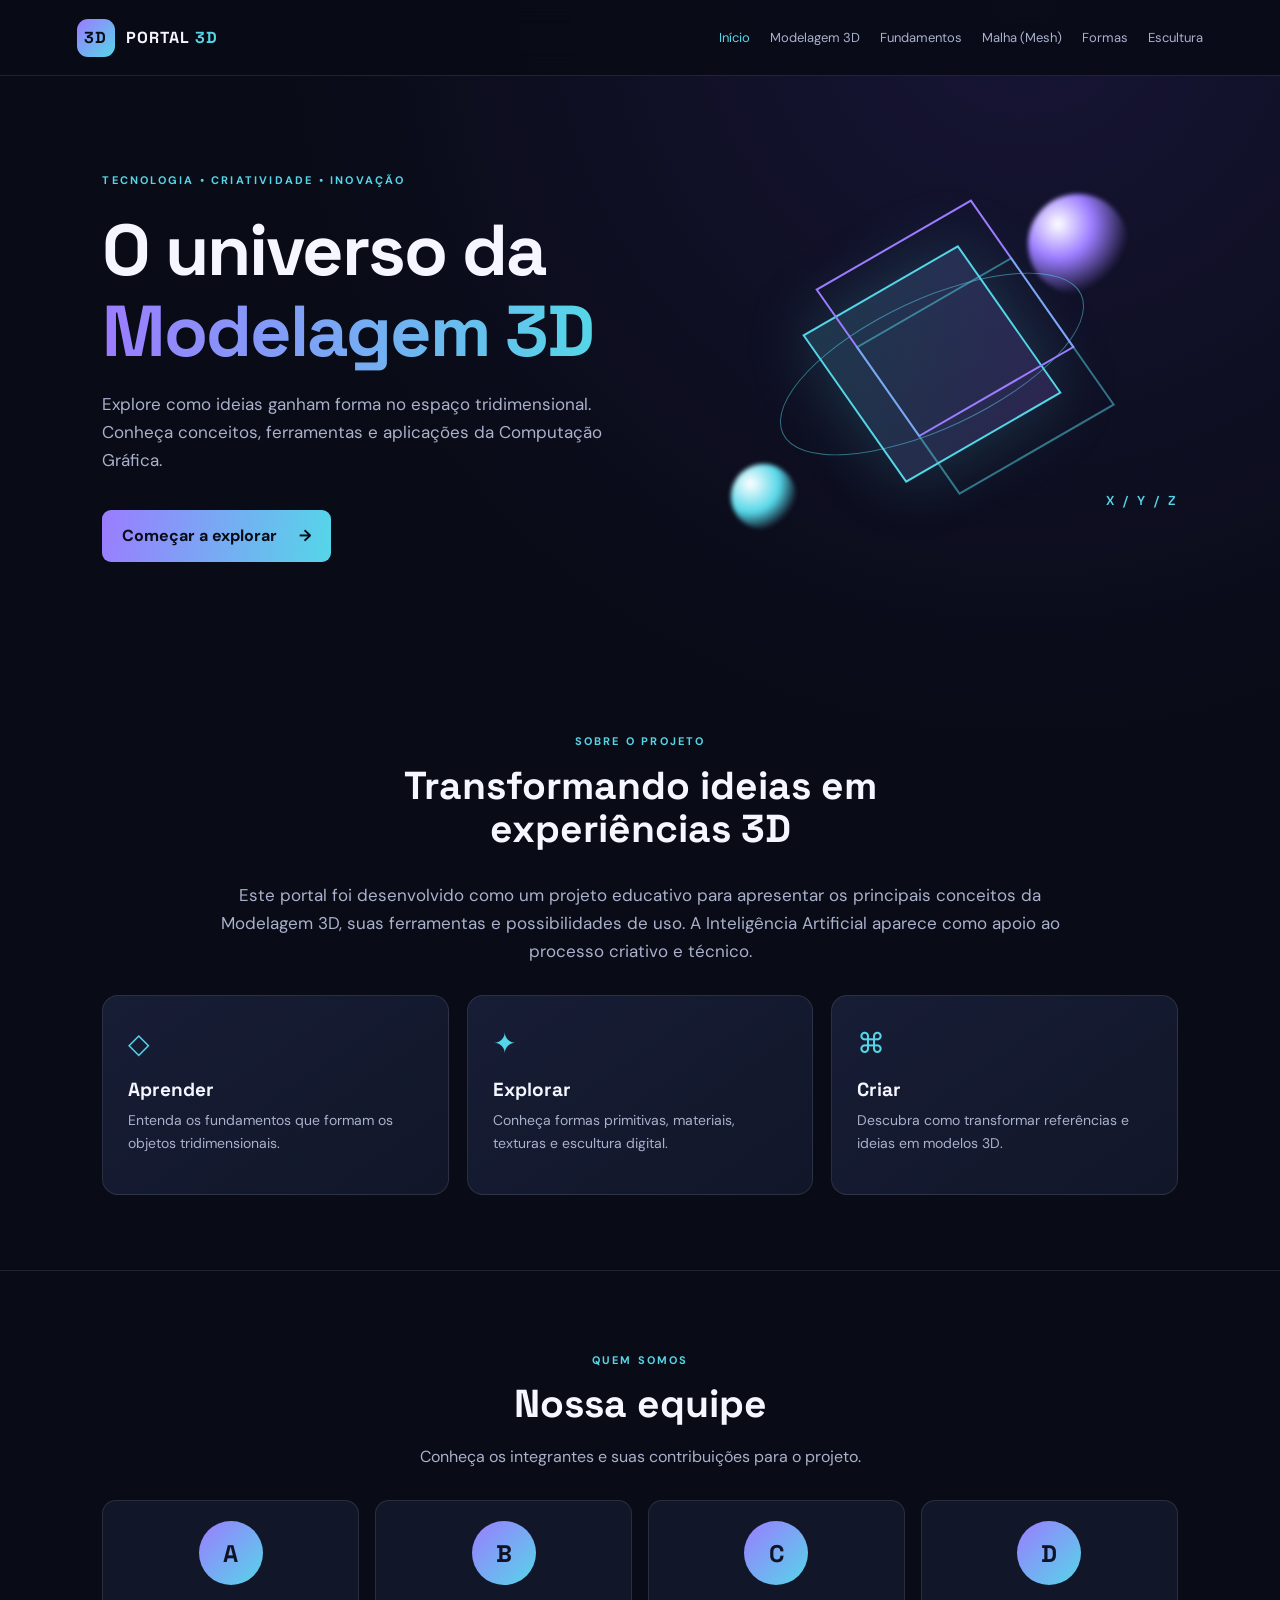
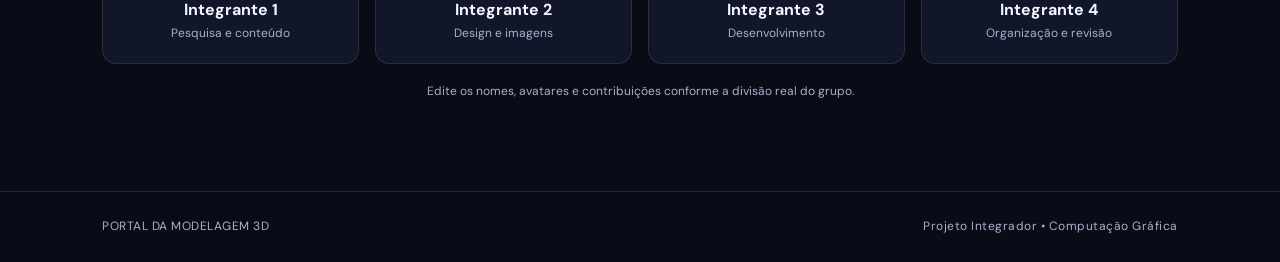
==== index.html @ 731f9aea "Add files via upload" ====
<!DOCTYPE html>
<html lang="pt-BR">
<head>
  <meta charset="UTF-8">
  <meta name="viewport" content="width=device-width, initial-scale=1.0">
  <meta name="description" content="Portal educativo sobre Modelagem 3D, Blender e Inteligência Artificial.">
  <title>Portal da Modelagem 3D | Início</title>
  <link rel="stylesheet" href="style.css">
  <script src="script.js" defer></script>
</head>
<body>
<header class="site-header">
  <a class="brand" href="index.html"><span class="brand-mark">3D</span><span>PORTAL<span class="brand-light"> 3D</span></span></a>
  <button class="menu-toggle" aria-label="Abrir menu" aria-expanded="false">☰</button>
  <nav class="main-nav">
    <a class="active" href="index.html">Início</a>
    <a href="modelagem3d.html">Modelagem 3D</a>
    <a href="fundamentos.html">Fundamentos</a>
    <a href="mesh.html">Malha (Mesh)</a>
    <a href="formas.html">Formas</a>
    <a href="escultura.html">Escultura</a>
  </nav>
</header>
<main>
  <section class="hero">
    <div class="hero-content">
      <span class="eyebrow">TECNOLOGIA • CRIATIVIDADE • INOVAÇÃO</span>
      <h1>O universo da <span>Modelagem 3D</span></h1>
      <p>Explore como ideias ganham forma no espaço tridimensional. Conheça conceitos, ferramentas e aplicações da Computação Gráfica.</p>
      <a class="btn" href="modelagem3d.html">Começar a explorar <span>→</span></a>
    </div>
    <div class="hero-art" aria-label="Ilustração abstrata de formas tridimensionais">
      <div class="orb orb-one"></div><div class="orb orb-two"></div>
      <div class="cube"><i></i></div><div class="ring"></div>
      <span class="floating-tag">X / Y / Z</span>
    </div>
  </section>
  <section class="section">
    <div class="section-heading"><span class="eyebrow">SOBRE O PROJETO</span><h2>Transformando ideias em experiências 3D</h2></div>
    <p class="intro">Este portal foi desenvolvido como um projeto educativo para apresentar os principais conceitos da Modelagem 3D, suas ferramentas e possibilidades de uso. A Inteligência Artificial aparece como apoio ao processo criativo e técnico.</p>
    <div class="cards">
      <article class="card"><div class="card-icon">◇</div><h3>Aprender</h3><p>Entenda os fundamentos que formam os objetos tridimensionais.</p></article>
      <article class="card"><div class="card-icon">✦</div><h3>Explorar</h3><p>Conheça formas primitivas, materiais, texturas e escultura digital.</p></article>
      <article class="card"><div class="card-icon">⌘</div><h3>Criar</h3><p>Descubra como transformar referências e ideias em modelos 3D.</p></article>
    </div>
  </section>
  <section class="section team-section">
    <div class="section-heading"><span class="eyebrow">QUEM SOMOS</span><h2>Nossa equipe</h2><p>Conheça os integrantes e suas contribuições para o projeto.</p></div>
    <div class="team-grid">
      <div class="team-member"><div class="avatar">A</div><strong>Integrante 1</strong><small>Pesquisa e conteúdo</small></div>
      <div class="team-member"><div class="avatar">B</div><strong>Integrante 2</strong><small>Design e imagens</small></div>
      <div class="team-member"><div class="avatar">C</div><strong>Integrante 3</strong><small>Desenvolvimento</small></div>
      <div class="team-member"><div class="avatar">D</div><strong>Integrante 4</strong><small>Organização e revisão</small></div>
    </div>
    <p class="note">Edite os nomes, avatares e contribuições conforme a divisão real do grupo.</p>
  </section>
</main>
<footer><span>PORTAL DA MODELAGEM 3D</span><span>Projeto Integrador • Computação Gráfica</span></footer>
</body></html>
---- style.css ----
@import url('https://fonts.googleapis.com/css2?family=DM+Sans:wght@400;500;600;700&family=Space+Grotesk:wght@400;500;600;700&display=swap');
:root{--bg:#090b16;--panel:#111629;--panel2:#171d35;--text:#f5f6ff;--muted:#aab1cc;--purple:#9b7cff;--cyan:#55d6e8;--line:rgba(255,255,255,.1)}
*{box-sizing:border-box}html{scroll-behavior:smooth}body{margin:0;background:radial-gradient(circle at 80% 0%,#171536 0,transparent 35%),var(--bg);color:var(--text);font-family:'DM Sans',sans-serif;line-height:1.65}a{color:inherit;text-decoration:none}.site-header{height:auto;min-height:76px;padding:16px 6%;display:flex;align-items:center;justify-content:space-between;border-bottom:1px solid var(--line);background:rgba(9,11,22,.86);backdrop-filter:blur(14px);position:sticky;top:0;z-index:10}.brand{display:flex;align-items:center;gap:11px;font:700 16px 'Space Grotesk',sans-serif;letter-spacing:1px}.brand-mark{display:grid;place-items:center;width:38px;height:38px;border-radius:11px;background:linear-gradient(135deg,var(--purple),var(--cyan));color:#090b16}.brand-light{color:var(--cyan)}.main-nav{display:flex;gap:20px;align-items:center}.main-nav a{font-size:13px;color:var(--muted);transition:.2s}.main-nav a:hover,.main-nav a.active{color:var(--cyan)}.menu-toggle{display:none;background:none;border:0;color:white;font-size:25px}.hero{min-height:570px;padding:90px 8%;display:grid;grid-template-columns:1.05fr .95fr;align-items:center;gap:40px;overflow:hidden}.eyebrow{font-size:11px;letter-spacing:2.2px;font-weight:700;color:var(--cyan)}h1,h2,h3{font-family:'Space Grotesk',sans-serif;line-height:1.12}h1{font-size:clamp(42px,6vw,72px);letter-spacing:-2px;margin:18px 0}h1 span{background:linear-gradient(90deg,var(--purple),var(--cyan));background-clip:text;color:transparent}h2{font-size:clamp(27px,4vw,39px);margin:10px 0 18px}h3{font-size:19px;margin:12px 0 8px}p{color:var(--muted);margin:0 0 14px}.hero-content>p{font-size:17px;max-width:560px}.btn{display:inline-flex;gap:22px;align-items:center;margin-top:22px;padding:13px 20px;border-radius:9px;background:linear-gradient(100deg,var(--purple),var(--cyan));color:#090b16;font-weight:700}.hero-art{height:390px;position:relative;display:grid;place-items:center}.cube{width:180px;height:180px;position:relative;transform:rotate(-30deg) skew(5deg);border:2px solid var(--cyan);background:linear-gradient(135deg,rgba(85,214,232,.2),rgba(155,124,255,.2));box-shadow:0 0 70px rgba(85,214,232,.22);z-index:2}.cube:before,.cube:after{content:"";position:absolute;border:2px solid var(--purple);width:100%;height:100%;left:35px;top:-35px}.cube:after{border-color:var(--cyan);left:35px;top:35px;opacity:.5}.orb{position:absolute;border-radius:50%;filter:blur(2px)}.orb-one{width:100px;height:100px;background:radial-gradient(circle at 30% 30%,#fff,var(--purple) 35%,transparent 72%);top:25px;right:50px}.orb-two{width:65px;height:65px;background:radial-gradient(circle at 30% 30%,#fff,var(--cyan) 45%,transparent 75%);bottom:30px;left:45px}.ring{position:absolute;width:330px;height:130px;border:1px solid rgba(85,214,232,.5);border-radius:50%;transform:rotate(-25deg)}.floating-tag{position:absolute;right:0;bottom:50px;color:var(--cyan);font:600 13px 'Space Grotesk';letter-spacing:3px}.section{padding:75px 8%;max-width:1400px;margin:auto}.section-heading{text-align:center;max-width:700px;margin:0 auto 30px}.intro{max-width:850px;margin:0 auto 30px;text-align:center;font-size:17px}.cards{display:grid;grid-template-columns:repeat(3,1fr);gap:18px}.card,.shape-card{background:linear-gradient(145deg,var(--panel2),var(--panel));border:1px solid var(--line);padding:25px;border-radius:16px}.card p,.shape-card p{font-size:14px}.card-icon{font-size:28px;color:var(--cyan)}.team-section{border-top:1px solid var(--line)}.team-grid{display:grid;grid-template-columns:repeat(4,1fr);gap:16px}.team-member{text-align:center;padding:20px;background:var(--panel);border:1px solid var(--line);border-radius:14px}.avatar{width:64px;height:64px;margin:0 auto 12px;border-radius:50%;display:grid;place-items:center;background:linear-gradient(135deg,var(--purple),var(--cyan));color:#101326;font:700 24px 'Space Grotesk'}.team-member strong,.team-member small{display:block}.team-member small,.note{color:var(--muted);font-size:12px}.note{text-align:center;margin-top:18px}.page-hero{padding:85px 8% 65px;text-align:center;background:radial-gradient(ellipse at center,rgba(155,124,255,.14),transparent 65%)}.page-hero h1{font-size:clamp(38px,5vw,62px)}.page-hero p{max-width:700px;margin:auto;font-size:17px}.split{display:grid;grid-template-columns:1fr 1fr;gap:50px;align-items:center}.visual-panel{min-height:310px;border:1px solid var(--line);border-radius:20px;background:radial-gradient(circle at 50% 40%,rgba(155,124,255,.2),transparent 60%),var(--panel);display:grid;place-items:center;position:relative;overflow:hidden}.visual-caption{position:absolute;bottom:22px;color:var(--cyan);font-size:10px;letter-spacing:2px}.wire-sphere{width:190px;height:190px;border:2px solid var(--cyan);border-radius:50%;background:repeating-linear-gradient(0deg,transparent 0 17px,rgba(85,214,232,.4) 18px 19px),repeating-linear-gradient(90deg,transparent 0 17px,rgba(155,124,255,.4) 18px 19px);box-shadow:0 0 55px rgba(85,214,232,.2)}.callout{margin:40px 8% 80px;padding:45px;text-align:center;border:1px solid rgba(155,124,255,.35);border-radius:20px;background:linear-gradient(120deg,rgba(155,124,255,.14),rgba(85,214,232,.08))}.callout p{max-width:650px;margin:auto}.definition{padding:14px 0;border-bottom:1px solid var(--line)}.definition b{color:var(--cyan)}.mesh-cube{width:180px;height:180px;border:2px solid var(--cyan);transform:rotate(30deg) skew(-8deg);position:relative;box-shadow:0 0 45px rgba(85,214,232,.18)}.mesh-cube:before{content:"";position:absolute;inset:25px;border:1px solid var(--purple)}.mesh-cube span{position:absolute;font-size:11px;color:var(--cyan);transform:rotate(-30deg) skew(8deg)}.mesh-cube span:nth-child(1){top:-35px;left:-20px}.mesh-cube span:nth-child(2){right:-65px;top:50%}.mesh-cube span:nth-child(3){bottom:-35px;left:50%}.stat-grid{display:grid;grid-template-columns:repeat(3,1fr);gap:16px;max-width:700px;margin:30px auto}.stat{padding:25px;text-align:center;border-radius:15px;background:var(--panel);border:1px solid var(--line)}.stat strong{display:block;font:700 48px 'Space Grotesk';color:var(--cyan)}.stat span{color:var(--muted)}.shape-grid{display:grid;grid-template-columns:repeat(3,1fr);gap:18px}.shape-icon{font-size:38px;color:var(--cyan)}.feature-list{color:var(--muted);padding-left:20px}.feature-list li{margin:10px 0}.sculpt-orb{width:190px;height:190px;border-radius:48% 52% 60% 40%;background:radial-gradient(circle at 30% 25%,#e7dcff,#9877e8 35%,#43306e 75%);box-shadow:inset -20px -25px 35px #17122e,0 0 50px rgba(155,124,255,.25)}footer{padding:25px 8%;border-top:1px solid var(--line);display:flex;justify-content:space-between;gap:15px;color:var(--muted);font-size:12px;letter-spacing:.5px}footer a{color:var(--cyan)}
@media(max-width:900px){.main-nav{gap:10px}.main-nav a{font-size:11px}.hero{padding-top:60px}.team-grid{grid-template-columns:repeat(2,1fr)}}@media(max-width:700px){.site-header{flex-wrap:wrap}.menu-toggle{display:block}.main-nav{display:none;width:100%;flex-direction:column;align-items:flex-start;padding:15px 0}.main-nav.open{display:flex}.hero{grid-template-columns:1fr;padding:65px 7%}.hero-art{height:270px}.section{padding:55px 7%}.cards,.shape-grid{grid-template-columns:1fr}.split{grid-template-columns:1fr;gap:25px}.page-hero{padding:60px 7%}.team-grid{grid-template-columns:repeat(2,1fr)}footer{flex-direction:column}.callout{margin:25px 6% 55px;padding:30px 20px}}
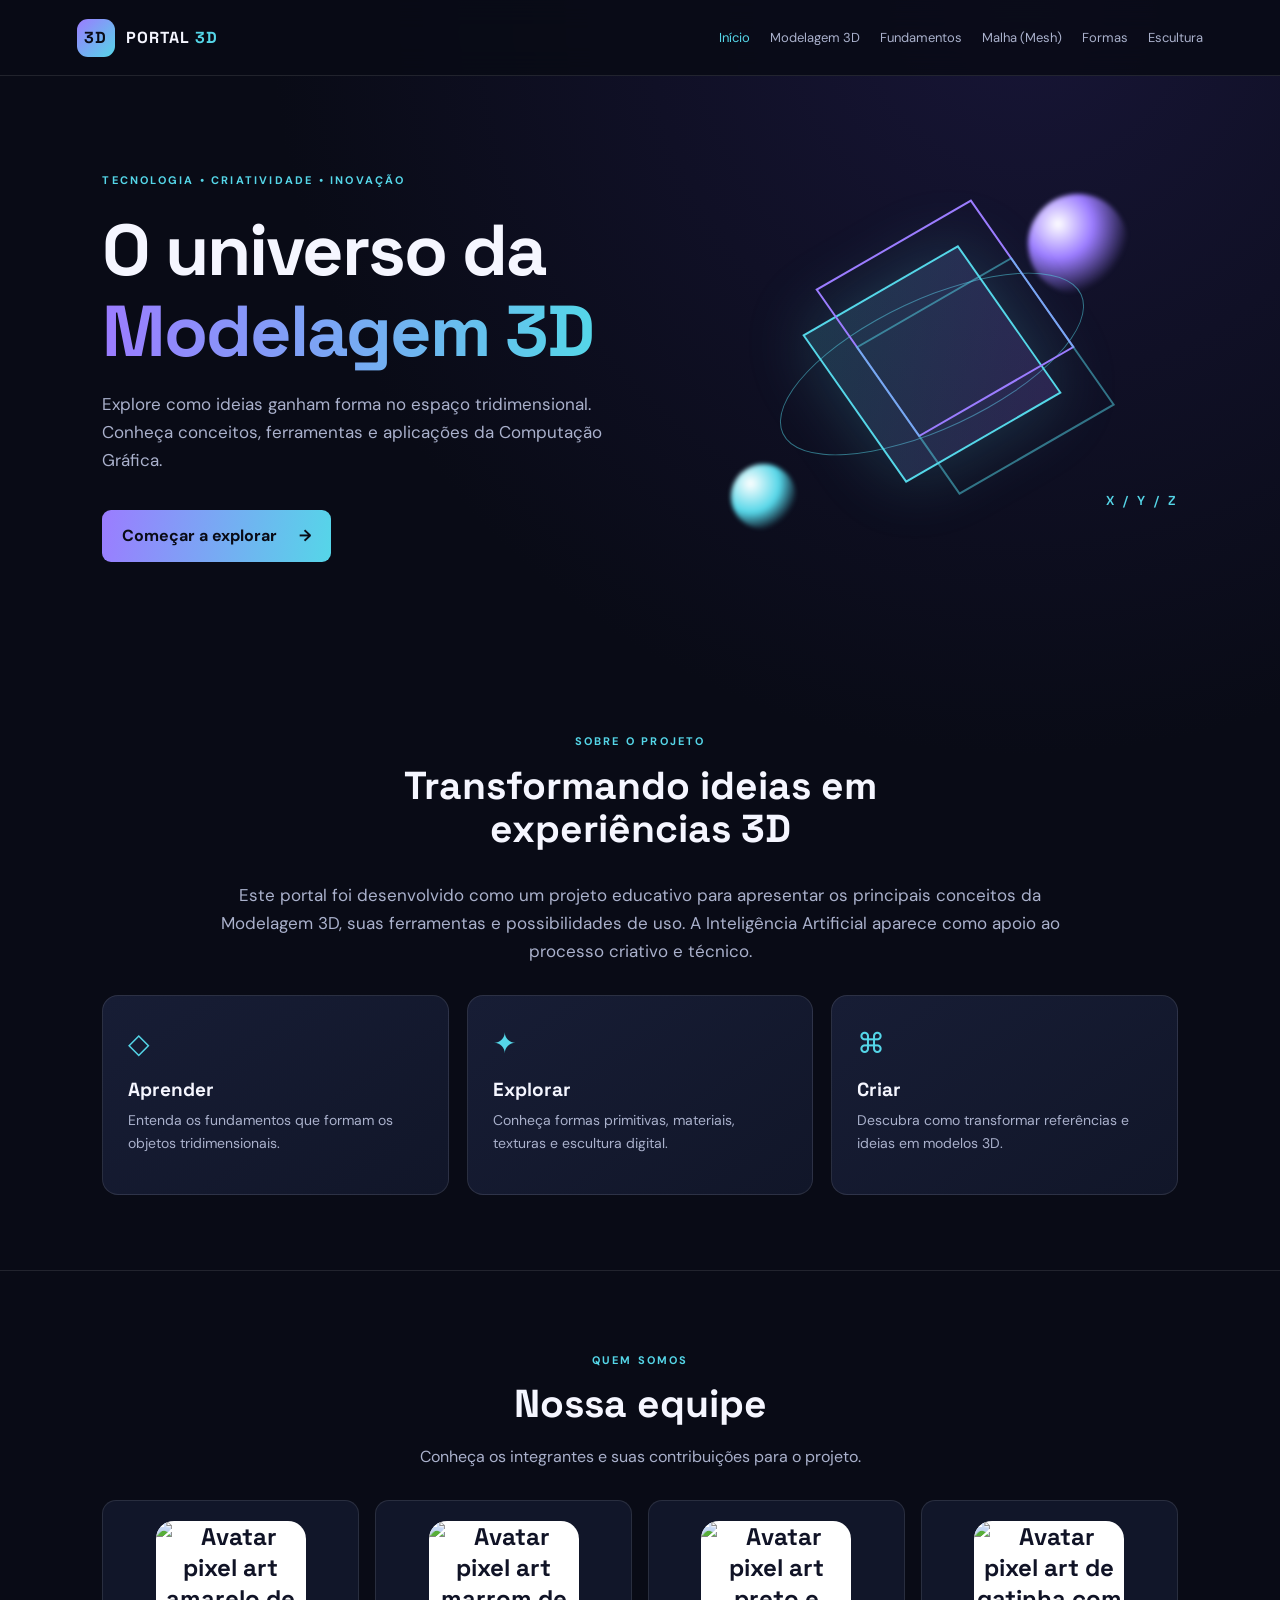
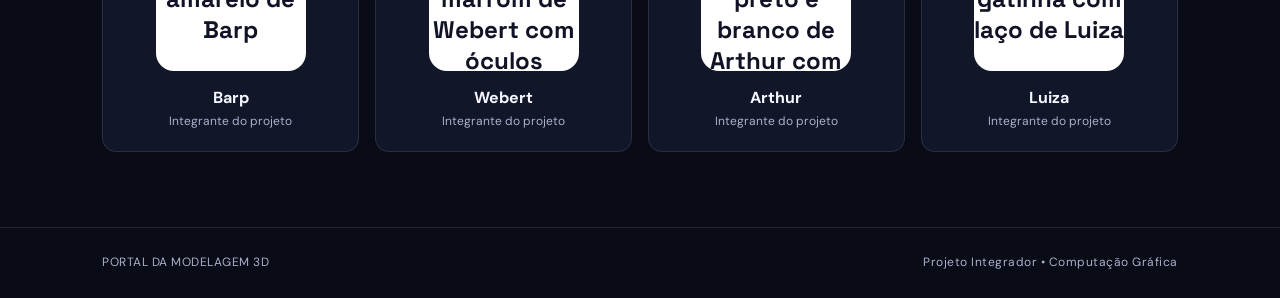
==== commit 2711cc52: "Update team section with new members and avatars Added new team members with avatars and contributio" ====
--- a/index.html
+++ b/index.html
@@ -47,13 +47,32 @@
   <section class="section team-section">
     <div class="section-heading"><span class="eyebrow">QUEM SOMOS</span><h2>Nossa equipe</h2><p>Conheça os integrantes e suas contribuições para o projeto.</p></div>
     <div class="team-grid">
-      <div class="team-member"><div class="avatar">A</div><strong>Integrante 1</strong><small>Pesquisa e conteúdo</small></div>
-      <div class="team-member"><div class="avatar">B</div><strong>Integrante 2</strong><small>Design e imagens</small></div>
-      <div class="team-member"><div class="avatar">C</div><strong>Integrante 3</strong><small>Desenvolvimento</small></div>
-      <div class="team-member"><div class="avatar">D</div><strong>Integrante 4</strong><small>Organização e revisão</small></div>
+      <div class="team-member">
+        <div class="avatar" style="width:150px;height:150px;margin:0 auto 14px;border-radius:18px;overflow:hidden;background:#fff;display:flex;align-items:center;justify-content:center;">
+          <img src="Barp.png" alt="Avatar pixel art amarelo de Barp" style="width:100%;height:100%;object-fit:contain;">
+        </div>
+        <strong>Barp</strong><small>Integrante do projeto</small>
+      </div>
+      <div class="team-member">
+        <div class="avatar" style="width:150px;height:150px;margin:0 auto 14px;border-radius:18px;overflow:hidden;background:#fff;display:flex;align-items:center;justify-content:center;">
+          <img src="Webert.png" alt="Avatar pixel art marrom de Webert com óculos" style="width:100%;height:100%;object-fit:contain;">
+        </div>
+        <strong>Webert</strong><small>Integrante do projeto</small>
+      </div>
+      <div class="team-member">
+        <div class="avatar" style="width:150px;height:150px;margin:0 auto 14px;border-radius:18px;overflow:hidden;background:#fff;display:flex;align-items:center;justify-content:center;">
+          <img src="Arthur.png" alt="Avatar pixel art preto e branco de Arthur com cabelo afro" style="width:100%;height:100%;object-fit:contain;">
+        </div>
+        <strong>Arthur</strong><small>Integrante do projeto</small>
+      </div>
+      <div class="team-member">
+        <div class="avatar" style="width:150px;height:150px;margin:0 auto 14px;border-radius:18px;overflow:hidden;background:#fff;display:flex;align-items:center;justify-content:center;">
+          <img src="Luiza.png" alt="Avatar pixel art de gatinha com laço de Luiza" style="width:100%;height:100%;object-fit:contain;">
+        </div>
+        <strong>Luiza</strong><small>Integrante do projeto</small>
+      </div>
     </div>
-    <p class="note">Edite os nomes, avatares e contribuições conforme a divisão real do grupo.</p>
   </section>
 </main>
 <footer><span>PORTAL DA MODELAGEM 3D</span><span>Projeto Integrador • Computação Gráfica</span></footer>
-</body></html>+</body></html>
